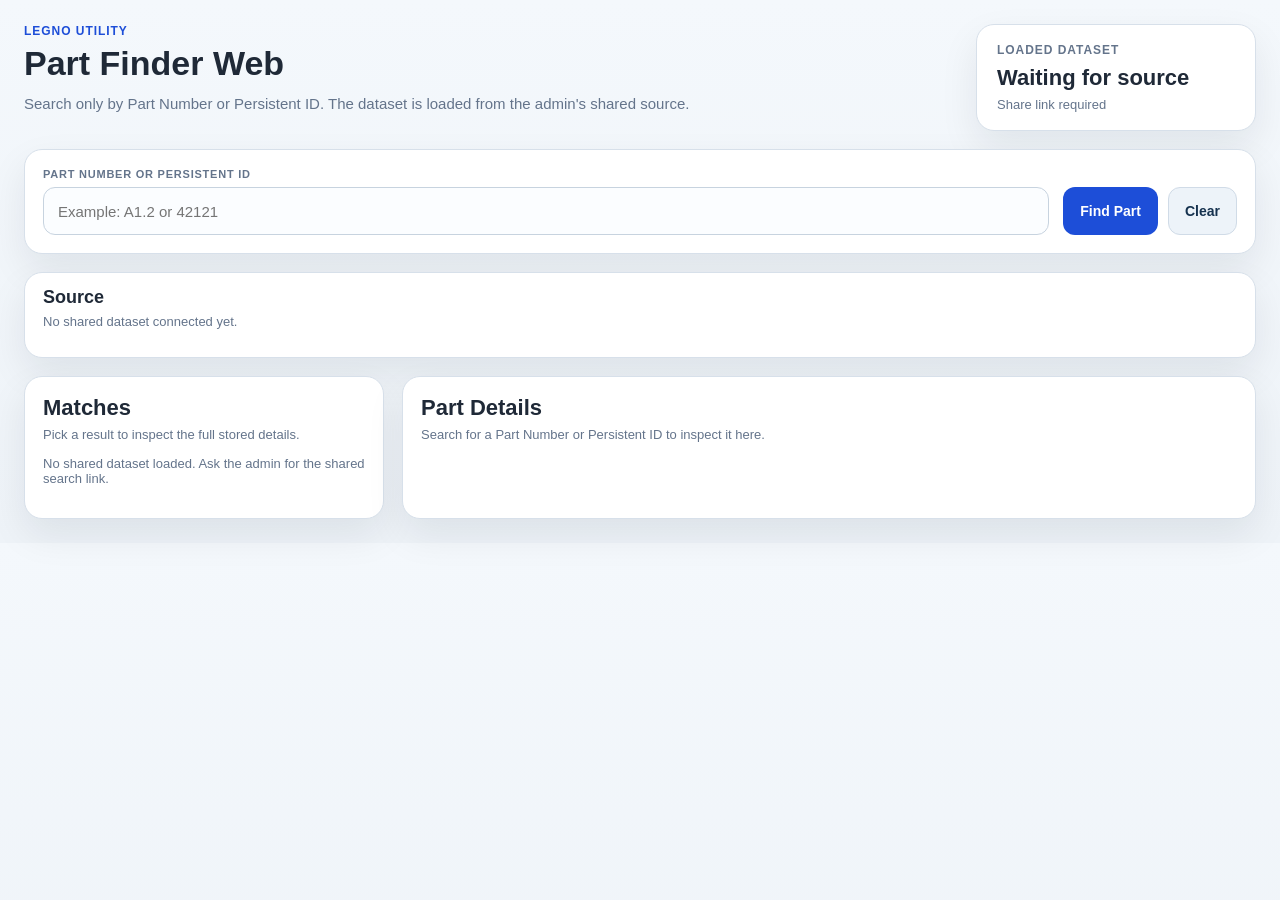
==== part-finder-web/index.html @ 81d2961b "Add files via upload" ====
<!DOCTYPE html>
<html lang="en">
<head>
  <meta charset="UTF-8">
  <meta name="viewport" content="width=device-width, initial-scale=1.0">
  <title>LEGNO Part Finder Web</title>
  <link rel="stylesheet" href="./styles.css">
</head>
<body data-mode="user">
  <div class="app-shell">
    <header class="hero">
      <div>
        <p class="eyebrow">LEGNO Utility</p>
        <h1>Part Finder Web</h1>
        <p class="hero-copy">
          Search only by Part Number or Persistent ID. The dataset is loaded from the admin's shared source.
        </p>
      </div>
      <div class="hero-card">
        <div class="hero-stat-label">Loaded Dataset</div>
        <div class="hero-stat-value" id="dataset-name">Waiting for source</div>
        <div class="hero-stat-meta" id="dataset-meta">Share link required</div>
      </div>
    </header>

    <section class="toolbar card toolbar-user">
      <div class="toolbar-group">
        <label for="part-query">Part Number or Persistent ID</label>
        <input id="part-query" type="text" placeholder="Example: A1.2 or 42121">
      </div>

      <div class="toolbar-actions">
        <button id="find-button" class="btn btn-primary" type="button">Find Part</button>
        <button id="clear-button" class="btn btn-secondary" type="button">Clear</button>
      </div>
    </section>

    <section class="card source-card">
      <div class="panel-header compact">
        <h2>Source</h2>
        <p id="source-summary">No shared dataset connected yet.</p>
      </div>
    </section>

    <section class="layout-grid">
      <aside class="card results-panel">
        <div class="panel-header">
          <h2>Matches</h2>
          <p>Pick a result to inspect the full stored details.</p>
        </div>
        <p id="status-message" class="status-message">Waiting for the shared dataset.</p>
        <div id="results" class="results-list"></div>
      </aside>

      <main class="card details-panel">
        <div class="panel-header">
          <h2 id="detail-title">Part Details</h2>
          <p id="detail-subtitle">Once the shared dataset is loaded, search for a part number or Persistent ID.</p>
        </div>
        <div id="details-grid" class="details-grid"></div>
      </main>
    </section>
  </div>

  <script src="./sample-data.js"></script>
  <script src="./app.js"></script>
</body>
</html>
---- part-finder-web/styles.css ----
:root {
  --bg: #eef3f8;
  --panel: #ffffff;
  --line: #d7e0ea;
  --text: #1f2937;
  --muted: #64748b;
  --primary: #1d4ed8;
  --primary-soft: #dbeafe;
  --result: #f8fbff;
  --shadow: 0 16px 38px rgba(15, 23, 42, 0.08);
}

* {
  box-sizing: border-box;
}

body {
  margin: 0;
  background: linear-gradient(180deg, #f4f8fc 0%, var(--bg) 100%);
  color: var(--text);
  font-family: "Segoe UI", Tahoma, sans-serif;
}

.app-shell {
  max-width: 1400px;
  margin: 0 auto;
  padding: 24px;
  display: flex;
  flex-direction: column;
  gap: 18px;
}

.hero {
  display: flex;
  justify-content: space-between;
  gap: 18px;
  align-items: stretch;
}

.eyebrow {
  margin: 0 0 8px;
  text-transform: uppercase;
  letter-spacing: 0.08em;
  font-size: 12px;
  font-weight: 700;
  color: var(--primary);
}

.hero h1 {
  margin: 0 0 10px;
  font-size: 34px;
  line-height: 1.05;
}

.hero-copy {
  margin: 0;
  max-width: 720px;
  color: var(--muted);
  font-size: 15px;
  line-height: 1.55;
}

.hero-card,
.card {
  background: var(--panel);
  border: 1px solid var(--line);
  border-radius: 18px;
  box-shadow: var(--shadow);
}

.hero-card {
  min-width: 280px;
  padding: 18px 20px;
  display: flex;
  flex-direction: column;
  justify-content: center;
}

.hero-stat-label {
  font-size: 12px;
  text-transform: uppercase;
  letter-spacing: 0.08em;
  color: var(--muted);
  font-weight: 700;
}

.hero-stat-value {
  margin-top: 8px;
  font-size: 22px;
  font-weight: 800;
}

.hero-stat-meta {
  margin-top: 6px;
  font-size: 13px;
  color: var(--muted);
}

.card {
  padding: 18px;
}

.toolbar {
  display: grid;
  grid-template-columns: minmax(280px, 1fr) auto auto;
  gap: 14px;
  align-items: end;
}

.toolbar-user {
  grid-template-columns: minmax(320px, 1fr) auto;
}

.toolbar-inline {
  margin-bottom: 16px;
  padding: 0;
  box-shadow: none;
  border: none;
  background: transparent;
  grid-template-columns: minmax(260px, 1fr) auto;
}

.toolbar-group label,
.file-button span {
  display: block;
  margin-bottom: 7px;
  font-size: 11px;
  font-weight: 800;
  text-transform: uppercase;
  letter-spacing: 0.07em;
  color: var(--muted);
}

.toolbar-group input {
  width: 100%;
  min-height: 48px;
  border: 1px solid #c7d3df;
  border-radius: 12px;
  padding: 0 14px;
  font-size: 15px;
  background: #fbfdff;
}

.toolbar-actions {
  display: flex;
  gap: 10px;
  flex-wrap: wrap;
}

.toolbar-actions-right {
  justify-content: flex-end;
}

.btn,
.file-button {
  min-height: 48px;
  border-radius: 12px;
  border: 1px solid transparent;
  padding: 0 16px;
  font-size: 14px;
  font-weight: 700;
  cursor: pointer;
}

.btn-primary {
  background: var(--primary);
  color: #fff;
}

.btn-secondary,
.file-button {
  background: #edf3f9;
  color: #16324f;
  border-color: #d0dbe7;
}

.file-button {
  display: inline-flex;
  align-items: center;
  justify-content: center;
  position: relative;
  overflow: hidden;
}

.file-button input {
  position: absolute;
  inset: 0;
  opacity: 0;
  cursor: pointer;
}

.layout-grid {
  display: grid;
  grid-template-columns: 360px 1fr;
  gap: 18px;
}

.source-card {
  padding-top: 14px;
  padding-bottom: 14px;
}

.panel-header h2 {
  margin: 0 0 6px;
  font-size: 22px;
}

.panel-header.compact h2 {
  font-size: 18px;
}

.panel-header p {
  margin: 0 0 14px;
  color: var(--muted);
  font-size: 13px;
}

.status-message {
  margin: 0 0 14px;
  font-size: 13px;
  color: var(--muted);
}

.results-list {
  display: flex;
  flex-direction: column;
  gap: 10px;
  max-height: 680px;
  overflow: auto;
  padding-right: 4px;
}

.result-card {
  padding: 12px;
  border-radius: 14px;
  border: 1px solid #dce6f1;
  background: var(--result);
  cursor: pointer;
  transition: 0.15s ease;
}

.result-card:hover {
  border-color: #9dbbf2;
  background: #eff6ff;
}

.result-card.active {
  border-color: var(--primary);
  background: var(--primary-soft);
}

.result-code {
  font-size: 16px;
  font-weight: 800;
  margin-bottom: 4px;
}

.result-line {
  font-size: 12px;
  color: #46566b;
  line-height: 1.45;
}

.details-grid {
  display: grid;
  grid-template-columns: repeat(3, minmax(0, 1fr));
  gap: 12px;
}

.detail-card {
  padding: 12px;
  border-radius: 14px;
  border: 1px solid #e0e7ef;
  background: #f9fbfd;
}

.detail-key {
  font-size: 11px;
  font-weight: 800;
  text-transform: uppercase;
  letter-spacing: 0.07em;
  color: var(--muted);
  margin-bottom: 7px;
}

.detail-value {
  font-size: 14px;
  line-height: 1.45;
  word-break: break-word;
}

.json-example {
  margin: 0;
  background: #0f172a;
  color: #e2e8f0;
  border-radius: 14px;
  padding: 16px;
  overflow: auto;
  font-size: 12px;
  line-height: 1.6;
}

.admin-card {
  display: flex;
  flex-direction: column;
  gap: 16px;
}

.admin-grid {
  display: grid;
  grid-template-columns: minmax(320px, 1fr) auto auto;
  gap: 14px;
  align-items: end;
}

.generated-link textarea {
  width: 100%;
  border: 1px solid #c7d3df;
  border-radius: 12px;
  background: #fbfdff;
  padding: 12px 14px;
  font-family: Consolas, "Courier New", monospace;
  font-size: 13px;
  resize: vertical;
}

.admin-notes {
  display: grid;
  gap: 8px;
  color: var(--muted);
  font-size: 13px;
  line-height: 1.55;
}

.admin-notes p {
  margin: 0;
}

@media (max-width: 1120px) {
  .layout-grid {
    grid-template-columns: 1fr;
  }

  .details-grid {
    grid-template-columns: repeat(2, minmax(0, 1fr));
  }
}

@media (max-width: 920px) {
  .hero,
  .toolbar,
  .admin-grid {
    grid-template-columns: 1fr;
    display: grid;
  }

  .hero-card {
    min-width: 0;
  }

  .toolbar-actions-right {
    justify-content: flex-start;
  }
}

@media (max-width: 640px) {
  .app-shell {
    padding: 16px;
  }

  .details-grid {
    grid-template-columns: 1fr;
  }
}
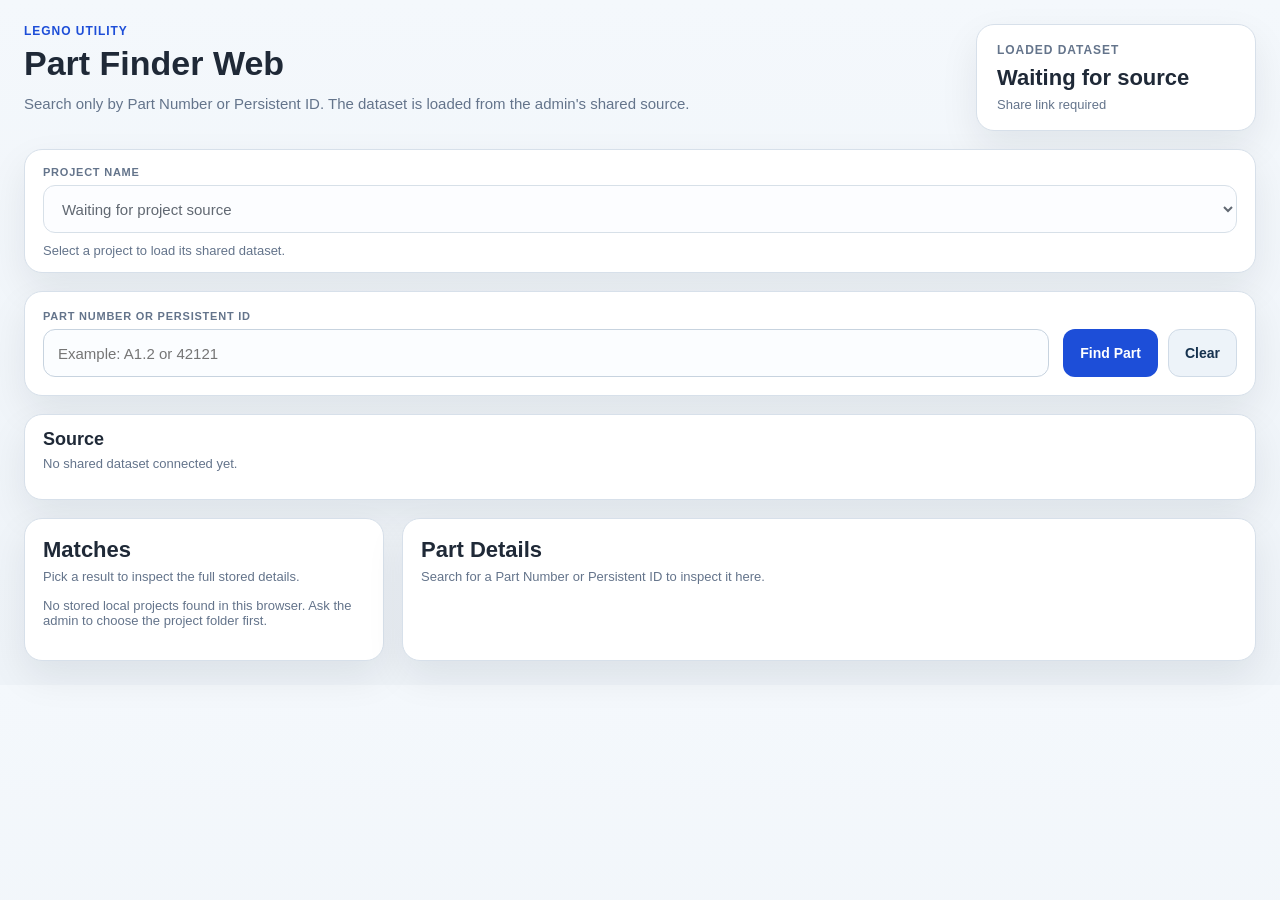
==== commit 61d75cb5: "Add files via upload" ====
--- a/part-finder-web/index.html
+++ b/part-finder-web/index.html
@@ -22,6 +22,18 @@
         <div class="hero-stat-meta" id="dataset-meta">Share link required</div>
       </div>
     </header>
+
+    <section class="card project-card">
+      <div class="toolbar-group">
+        <label for="project-select">Project Name</label>
+        <select id="project-select" class="select-input">
+          <option value="">Waiting for project source</option>
+        </select>
+      </div>
+      <p class="project-help" id="project-help">
+        Select a project to load its shared dataset.
+      </p>
+    </section>
 
     <section class="toolbar card toolbar-user">
       <div class="toolbar-group">
--- a/part-finder-web/styles.css
+++ b/part-finder-web/styles.css
@@ -141,6 +141,17 @@
   background: #fbfdff;
 }
 
+.select-input {
+  width: 100%;
+  min-height: 48px;
+  border: 1px solid #c7d3df;
+  border-radius: 12px;
+  padding: 0 14px;
+  font-size: 15px;
+  background: #fbfdff;
+  color: var(--text);
+}
+
 .toolbar-actions {
   display: flex;
   gap: 10px;
@@ -174,6 +185,12 @@
   border-color: #d0dbe7;
 }
 
+.file-button-primary {
+  background: var(--primary);
+  color: #fff;
+  border-color: transparent;
+}
+
 .file-button {
   display: inline-flex;
   align-items: center;
@@ -198,6 +215,17 @@
 .source-card {
   padding-top: 14px;
   padding-bottom: 14px;
+}
+
+.project-card {
+  padding-top: 16px;
+  padding-bottom: 14px;
+}
+
+.project-help {
+  margin: 10px 0 0;
+  color: var(--muted);
+  font-size: 13px;
 }
 
 .panel-header h2 {
@@ -306,11 +334,22 @@
   gap: 16px;
 }
 
+.admin-alert {
+  border: 1px solid #cfe0ff;
+  background: #eef5ff;
+  color: #24416f;
+  border-radius: 12px;
+  padding: 12px 14px;
+  font-size: 14px;
+  line-height: 1.5;
+}
+
 .admin-grid {
   display: grid;
-  grid-template-columns: minmax(320px, 1fr) auto auto;
+  grid-template-columns: auto auto;
   gap: 14px;
   align-items: end;
+  justify-content: space-between;
 }
 
 .generated-link textarea {
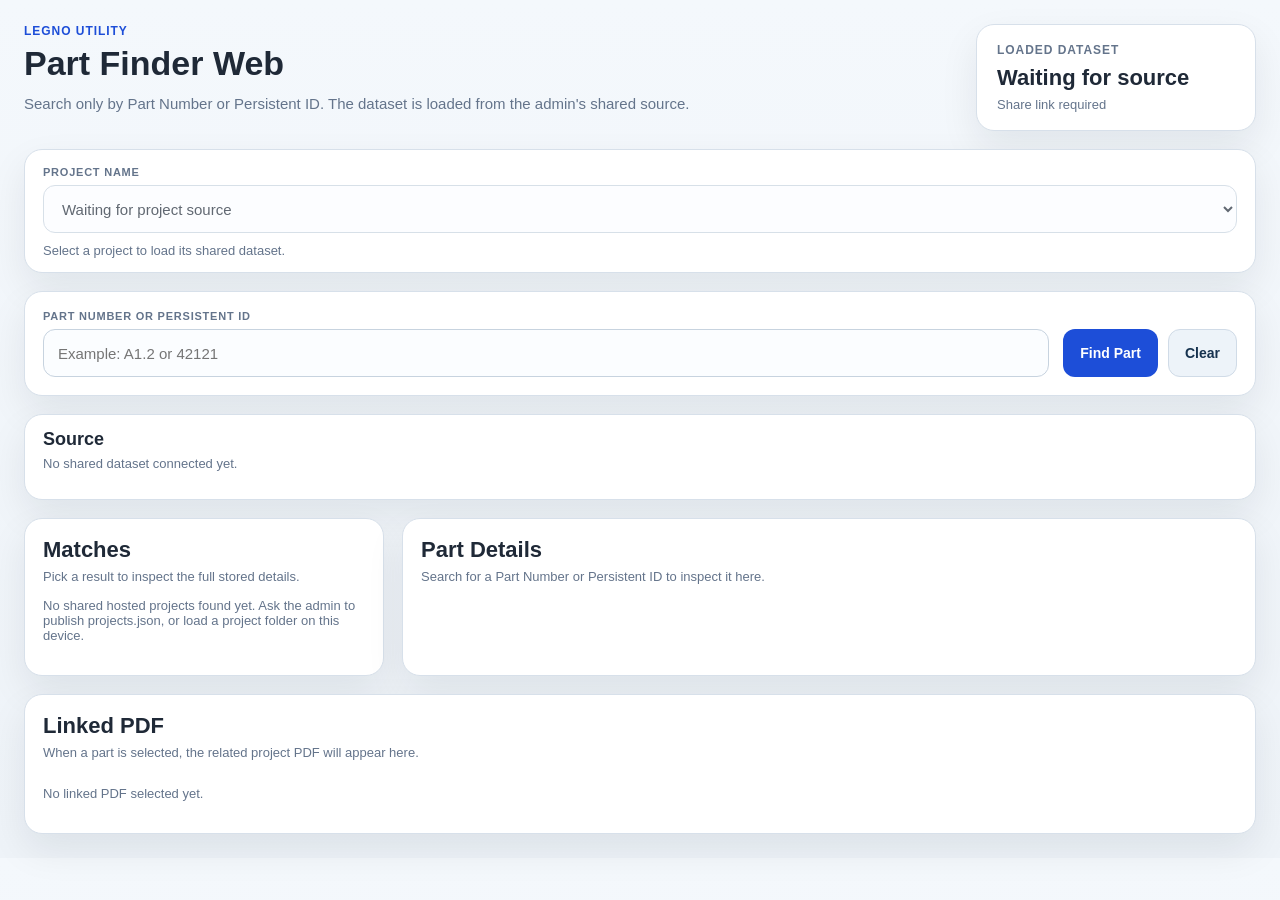
==== commit 9885d5f2: "Add files via upload" ====
--- a/part-finder-web/index.html
+++ b/part-finder-web/index.html
@@ -72,6 +72,20 @@
         <div id="details-grid" class="details-grid"></div>
       </main>
     </section>
+
+    <section class="card pdf-panel">
+      <div class="panel-header">
+        <h2 id="pdf-title">Linked PDF</h2>
+        <p id="pdf-subtitle">When a part is selected, the related project PDF will appear here.</p>
+      </div>
+      <p id="pdf-status" class="status-message">No linked PDF selected yet.</p>
+      <div id="pdf-viewer" class="pdf-viewer is-hidden">
+        <div class="pdf-actions">
+          <a id="pdf-open-link" class="btn btn-secondary" href="#" target="_blank" rel="noopener noreferrer">Open PDF in New Tab</a>
+        </div>
+        <iframe id="pdf-frame" title="Linked PDF Preview"></iframe>
+      </div>
+    </section>
   </div>
 
   <script src="./sample-data.js"></script>
--- a/part-finder-web/styles.css
+++ b/part-finder-web/styles.css
@@ -317,6 +317,35 @@
   word-break: break-word;
 }
 
+.pdf-panel {
+  display: flex;
+  flex-direction: column;
+  gap: 12px;
+}
+
+.pdf-viewer {
+  display: flex;
+  flex-direction: column;
+  gap: 12px;
+}
+
+.pdf-viewer.is-hidden {
+  display: none;
+}
+
+.pdf-actions {
+  display: flex;
+  justify-content: flex-end;
+}
+
+.pdf-viewer iframe {
+  width: 100%;
+  min-height: 760px;
+  border: 1px solid #dce6f1;
+  border-radius: 14px;
+  background: #f7fafc;
+}
+
 .json-example {
   margin: 0;
   background: #0f172a;
@@ -334,6 +363,37 @@
   gap: 16px;
 }
 
+.github-publish {
+  padding: 16px;
+  border-radius: 16px;
+  background: #f8fbff;
+  border: 1px solid #d8e4f2;
+  box-shadow: none;
+}
+
+.github-main {
+  display: flex;
+  flex-direction: column;
+  gap: 14px;
+}
+
+.github-defaults {
+  border: 1px solid #dbe7f5;
+  background: #eef5ff;
+  color: #24416f;
+  border-radius: 12px;
+  padding: 12px 14px;
+  font-size: 14px;
+  line-height: 1.5;
+}
+
+.github-token-row {
+  display: grid;
+  grid-template-columns: minmax(320px, 1fr) auto;
+  gap: 14px;
+  align-items: end;
+}
+
 .admin-alert {
   border: 1px solid #cfe0ff;
   background: #eef5ff;
@@ -352,6 +412,61 @@
   justify-content: space-between;
 }
 
+.github-grid {
+  display: grid;
+  grid-template-columns: repeat(3, minmax(0, 1fr));
+  gap: 14px;
+  align-items: end;
+}
+
+.github-publish-actions {
+  align-items: flex-end;
+}
+
+.github-publish-actions .btn {
+  min-width: 180px;
+}
+
+.github-token-group {
+  margin: 0;
+}
+
+.github-advanced {
+  margin-top: 14px;
+  border: 1px solid #d8e4f2;
+  border-radius: 14px;
+  background: #ffffff;
+  overflow: hidden;
+}
+
+.github-advanced summary {
+  cursor: pointer;
+  list-style: none;
+  padding: 14px 16px;
+  font-size: 14px;
+  font-weight: 800;
+  color: #16324f;
+}
+
+.github-advanced summary::-webkit-details-marker {
+  display: none;
+}
+
+.github-advanced[open] summary {
+  border-bottom: 1px solid #e1ebf5;
+}
+
+.github-advanced .github-grid {
+  padding: 16px;
+}
+
+.github-note {
+  margin: 12px 0 0;
+  color: var(--muted);
+  font-size: 13px;
+  line-height: 1.55;
+}
+
 .generated-link textarea {
   width: 100%;
   border: 1px solid #c7d3df;
@@ -388,13 +503,18 @@
 @media (max-width: 920px) {
   .hero,
   .toolbar,
-  .admin-grid {
+  .admin-grid,
+  .github-grid {
     grid-template-columns: 1fr;
     display: grid;
   }
 
   .hero-card {
     min-width: 0;
+  }
+
+  .github-token-row {
+    grid-template-columns: 1fr;
   }
 
   .toolbar-actions-right {
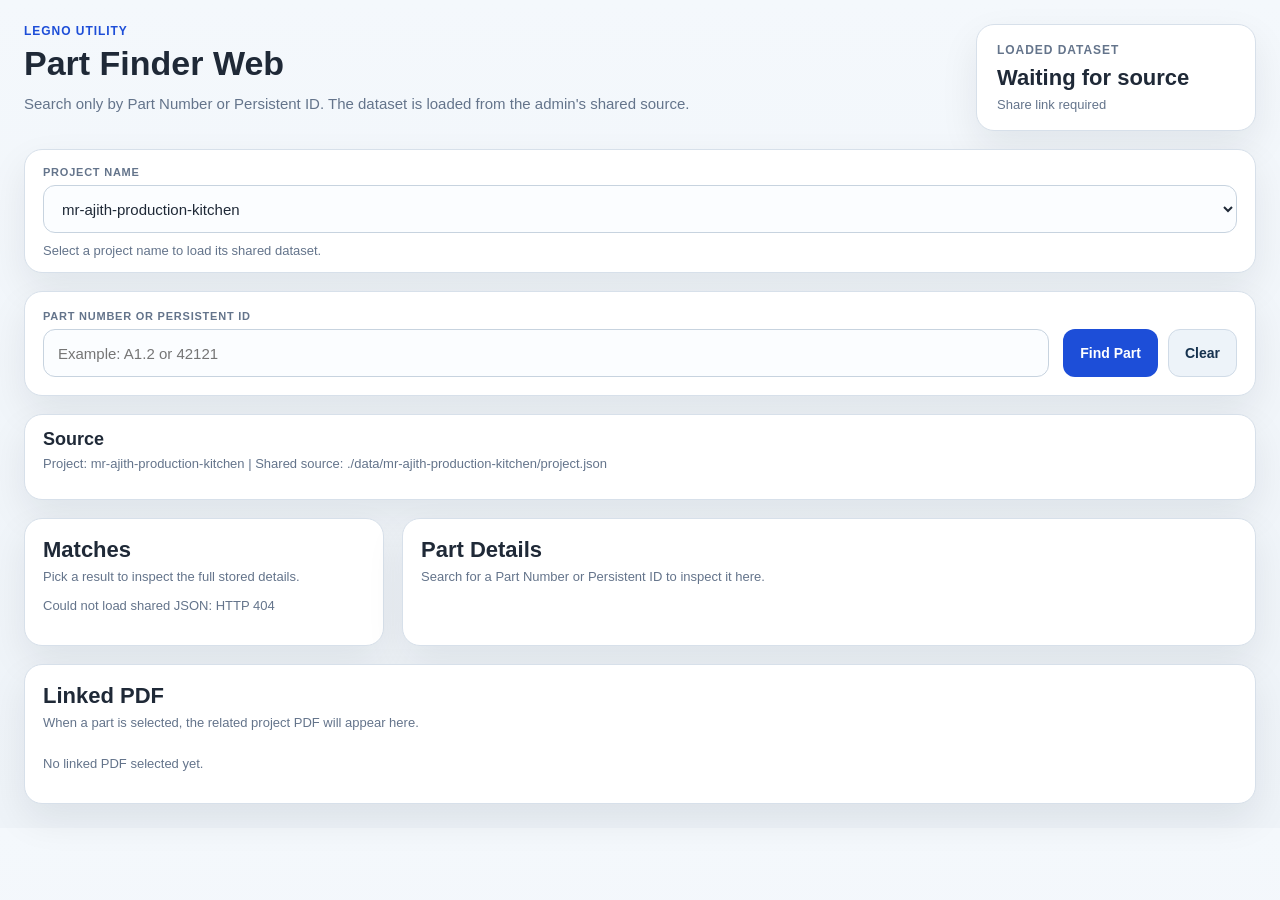
==== commit 501ce692: "Add files via upload" ====
--- a/part-finder-web/index.html
+++ b/part-finder-web/index.html
@@ -88,7 +88,7 @@
     </section>
   </div>
 
-  <script src="./sample-data.js"></script>
-  <script src="./app.js"></script>
+  <script src="./sample-data.js?v=20260428-1"></script>
+  <script src="./app.js?v=20260428-1"></script>
 </body>
 </html>
